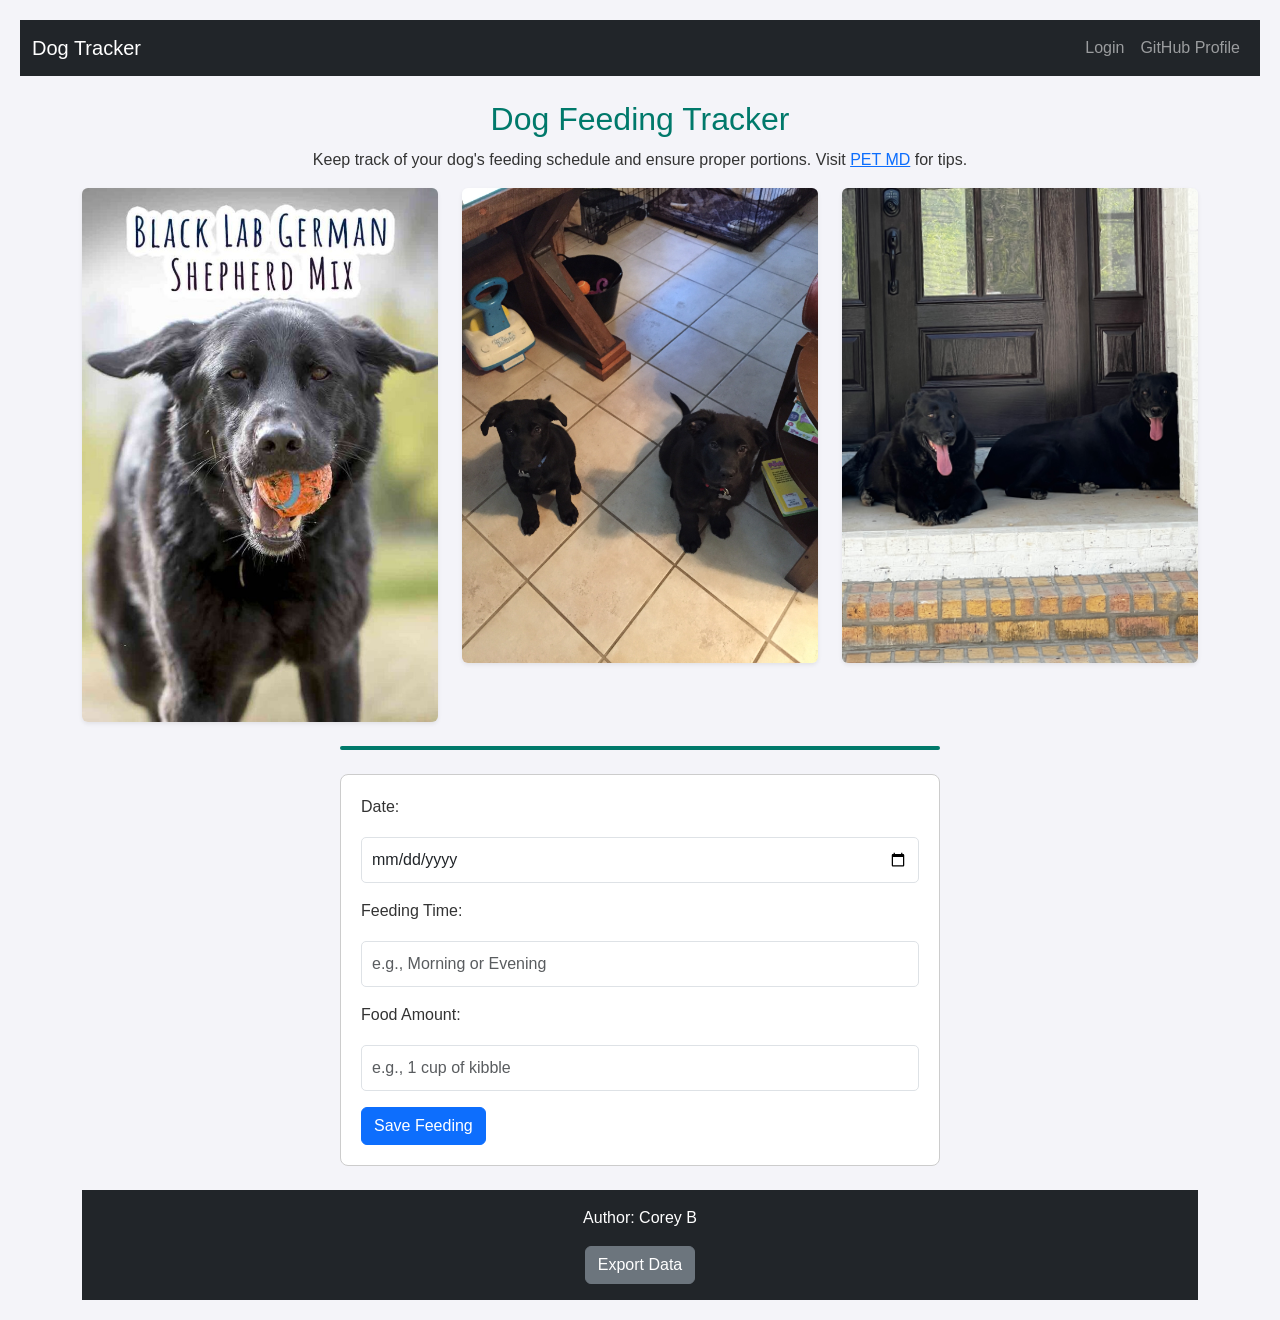
==== index.html @ c8619102 "Update index.html" ====
<!-- 
author: Corey B
version: Dev George, updated project Able
updates : Dog food tracker with built in function to add new data and work with it

-->

<!DOCTYPE html>
<html lang="en">

<head>
  <meta charset="UTF-8">
  <meta name="viewport" content="width=device-width, initial-scale=1.0">
  <meta name="description" content="Track your dog's feeding schedule and ensure proper portions and timing.">
  <title>Dog Feeding Tracker</title>
  
  <!-- Link to Bootstrap 5 -->
  <link href="https://cdn.jsdelivr.net/npm/bootstrap@5.3.3/dist/css/bootstrap.min.css" rel="stylesheet">
  <link rel="stylesheet" href="style.css">  <!-- Direct reference to the CSS file -->

  

</head>

<body>
  <!-- Navigation Bar -->
<nav class="navbar navbar-expand-lg navbar-dark bg-dark">
  <div class="container-fluid">
    <a class="navbar-brand" href="#">Dog Tracker</a>
    <button class="navbar-toggler" type="button" data-bs-toggle="collapse" data-bs-target="#navbarNav">
      <span class="navbar-toggler-icon"></span>
    </button>
    <div class="collapse navbar-collapse" id="navbarNav">
      <ul class="navbar-nav ms-auto">
        <li class="nav-item">
          <button class="btn btn-link nav-link" data-bs-toggle="modal" data-bs-target="#loginModal">Login</button>
        </li>
        <li class="nav-item">
          <a class="nav-link" href="https://github.com/CoreyBut" target="_blank">GitHub Profile</a>
        </li>
      </ul>
    </div>
  </div>
</nav>


  <!-- Dog Feeding Tracker -->
  <div class="container mt-4">
    <h1 class="text-center">Dog Feeding Tracker</h1>
    <p class="text-center">Keep track of your dog's feeding schedule and ensure proper portions. Visit <a href="https://www.petmd.com/dog/nutrition/are-you-feeding-your-dog-right-amount" target="_blank">PET MD</a> for tips.</p>

    <!-- Dog image -->
<!-- Dog images -->
<div class="row text-center mb-4">
  <div class="col-md-4">
    <img src="images/Black-Lab-German-Shepherd-Mix-LS-tall-683x1024.jpg" alt="Black Lab German Shepherd Mix" class="img-fluid rounded shadow-sm">
  </div>
    <div class="col-md-4">
    <img src="images/IMG_0781.jpg" alt="Puppies" class="img-fluid rounded shadow-sm">
  </div>
  <div class="col-md-4">
    <img src="images/IMG_8399.jpg" alt="Big Bois" class="img-fluid rounded shadow-sm">
  </div>
</div>

  <!-- Feeding List -->
<ul id="feedingList" class="list-group mb-4">
  <!-- New entries will be appended here -->
</ul>

<!-- Form with mb-3 (less space between form elements) -->
<form id="feedingForm">
  <div class="mb-3">
    <label for="feedingDate" class="form-label">Date:</label>
    <input id="feedingDate" type="date" class="form-control" required>
  </div>

  <div class="mb-3">
    <label for="feedingTime" class="form-label">Feeding Time:</label>
    <input id="feedingTime" type="text" class="form-control" placeholder="e.g., Morning or Evening" required>
  </div>

  <div class="mb-3">
    <label for="foodAmount" class="form-label">Food Amount:</label>
    <input id="foodAmount" type="text" class="form-control" placeholder="e.g., 1 cup of kibble" required>
  </div>

  <button type="submit" class="btn btn-primary">Save Feeding</button>
</form>



<!-- Error Message (hidden by default) -->
<p id="errorMessage" style="color: red; display: none;">Please fill in all fields.</p>


  <!-- Login Modal -->
  <div class="modal fade" id="loginModal" tabindex="-1" aria-labelledby="loginModalLabel" aria-hidden="true">
    <div class="modal-dialog">
      <div class="modal-content">
        <div class="modal-header">
          <h5 class="modal-title" id="loginModalLabel">Login</h5>
          <button type="button" class="btn-close" data-bs-dismiss="modal" aria-label="Close"></button>
        </div>
        <div class="modal-body">
          <form id="loginForm">
            <div class="mb-3">
              <label for="username" class="form-label">Username</label>
              <input type="text" class="form-control" id="username" required>
            </div>
            <div class="mb-3">
              <label for="password" class="form-label">Password</label>
              <input type="password" class="form-control" id="password" required>
            </div>
            <button type="submit" class="btn btn-primary">Login</button>
          </form>
        </div>
      </div>
    </div>
  </div>

  <!-- Export Button -->
  <footer class="bg-dark text-white p-3 mt-4">
    <p>Author: Corey B</p>
    <button id="exportDataBtn" class="btn btn-secondary">Export Data</button>
  </footer>

  <!-- External Scripts -->
  <script src="https://code.jquery.com/jquery-3.6.0.min.js"></script> <!-- External JS -->
  <script src="https://cdn.jsdelivr.net/npm/bootstrap@5.3.3/dist/js/bootstrap.bundle.min.js"></script>

  <!-- Your custom JS -->
  <script src="scripts/script.js"></script> <!-- Custom JavaScript -->
</body>

</html>
---- style.css ----
/* General Body Styling */
body {
  font-family: Arial, sans-serif;
  background-color: #f4f4f9; /* Light grey background */
  background-image: 
    url('images/A_seamless_digital_illustration_background_feature.png'); 
  background-size: cover; /* Cover for the pattern */
  background-position: center;
  background-repeat: repeat; /* The pattern will repeat */
  margin: 0;
  padding: 20px;
  color: #333;
}

/* Header Styling */
h1 {
  font-size: 2em;
  text-align: center;
  margin-bottom: 10px;
  color: #00796b; /* Greenish color for title */
}

/* Dog image styling */
.center-image {
  display: block;
  max-width: 250px; /* Smaller size */
  margin: 20px auto; /* Center the image */
  border-radius: 10px;
}

#feedingList {
  list-style-type: none;
  padding: 0;
  margin: 20px auto;
  width: 80%;
  max-width: 600px;
  background: rgba(255, 255, 255, 0.7); /* Light background with transparency */
  border: 2px solid #00796b; /* Greenish border */
  border-radius: 8px;
}

.list-item {
  padding: 10px;
  margin: 5px 0;
  background: #ffffff;
  border: 1px solid #ccc;
  border-radius: 5px;
  text-align: center;
  transition: all 0.2s ease-in-out;
}

.list-item:hover {
  background-color: #f0f8ff;
  transform: scale(1.02);
}

/* Form and Input Styling */
form {
  max-width: 600px;
  margin: 20px auto;
  padding: 20px;
  background: #ffffff;
  border: 1px solid #ccc;
  border-radius: 8px;
}

input[type="date"], input[type="text"] {
  margin: 10px 0;
  padding: 10px;
  width: 100%;
  border-radius: 5px;
}

button {
  padding: 10px 20px;
  background-color: #007bff;
  color: white;
  border: none;
  border-radius: 5px;
  cursor: pointer;
}

button:hover {
  background-color: #0056b3;
}

/* Footer Styling */
footer {
  text-align: center;
  margin-top: 40px;
  padding: 20px;
  background-color: #00796b;
  color: white;
}

footer button {
  background-color: #f0ad4e; /* Orange-ish for export button */
}

footer button:hover {
  background-color: #ec971f;
}
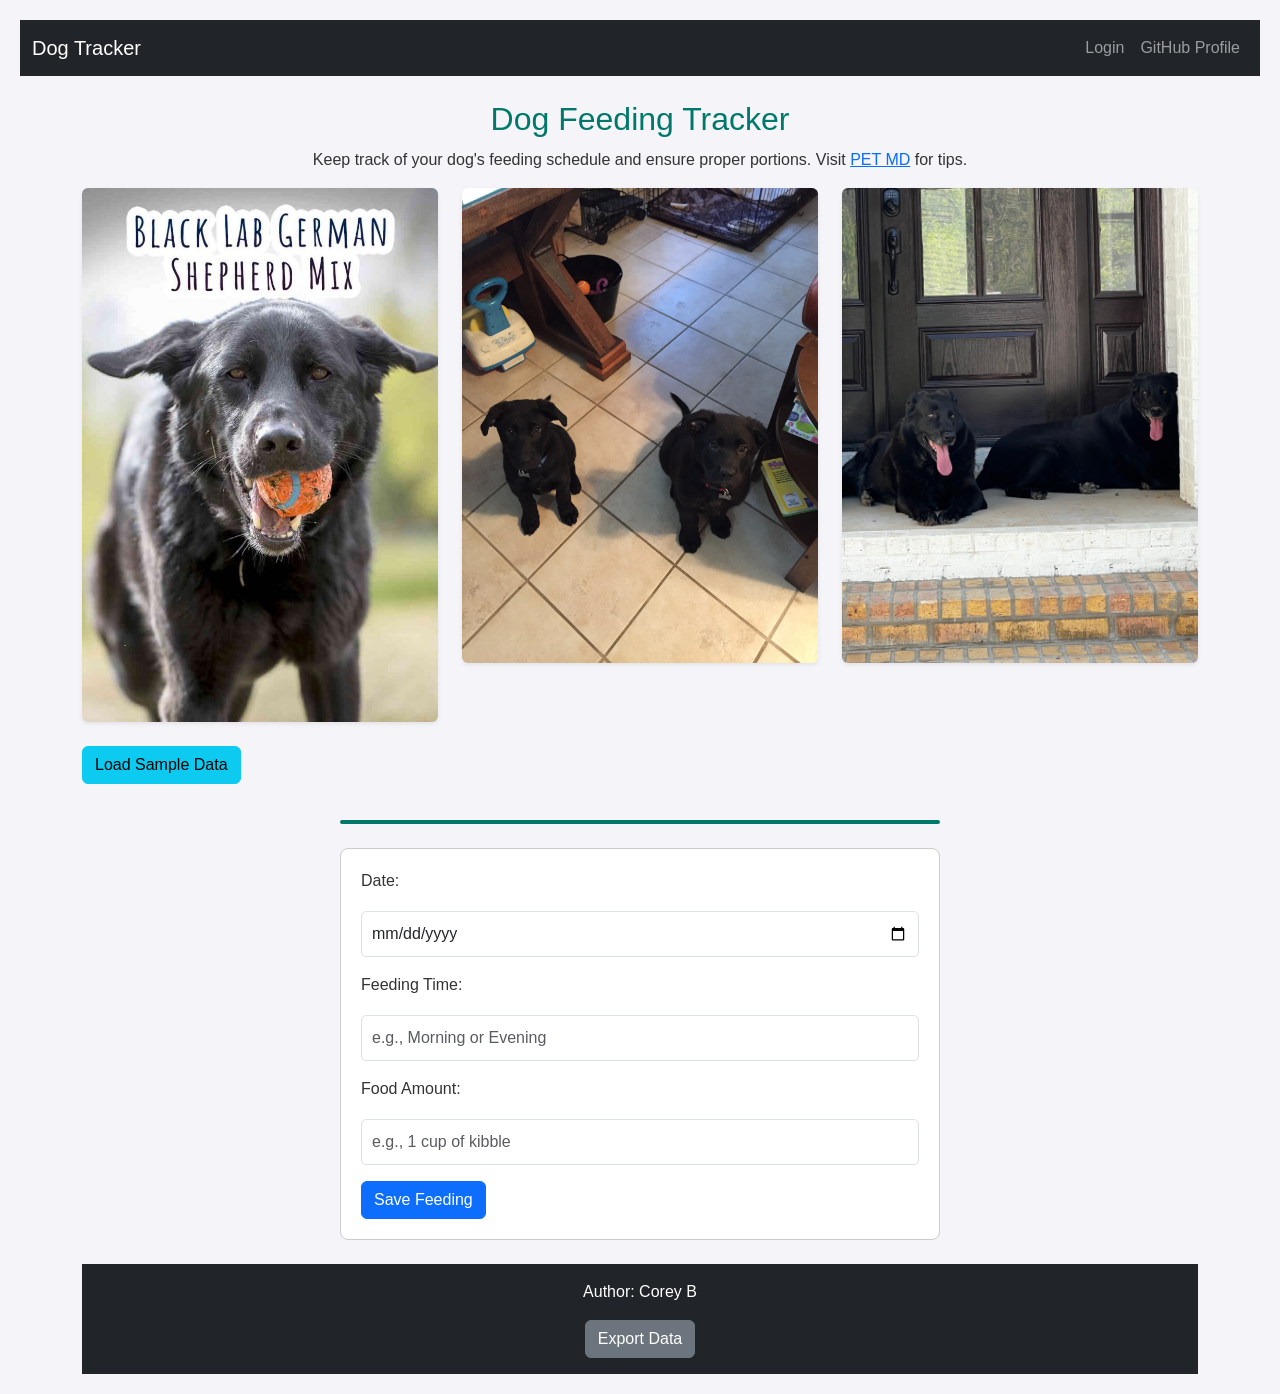
==== commit 286d8531: "Update index.html" ====
--- a/index.html
+++ b/index.html
@@ -63,6 +63,9 @@
   </div>
 </div>
 
+<button id="loadSampleBtn" class="btn btn-info mb-3">Load Sample Data</button>
+
+    
   <!-- Feeding List -->
 <ul id="feedingList" class="list-group mb-4">
   <!-- New entries will be appended here -->
@@ -130,7 +133,7 @@
   <script src="https://cdn.jsdelivr.net/npm/bootstrap@5.3.3/dist/js/bootstrap.bundle.min.js"></script>
 
   <!-- Your custom JS -->
-  <script src="scripts/script.js"></script> <!-- Custom JavaScript -->
+  <script src="script.js"></script> <!-- Custom JavaScript -->
 </body>
 
 </html>
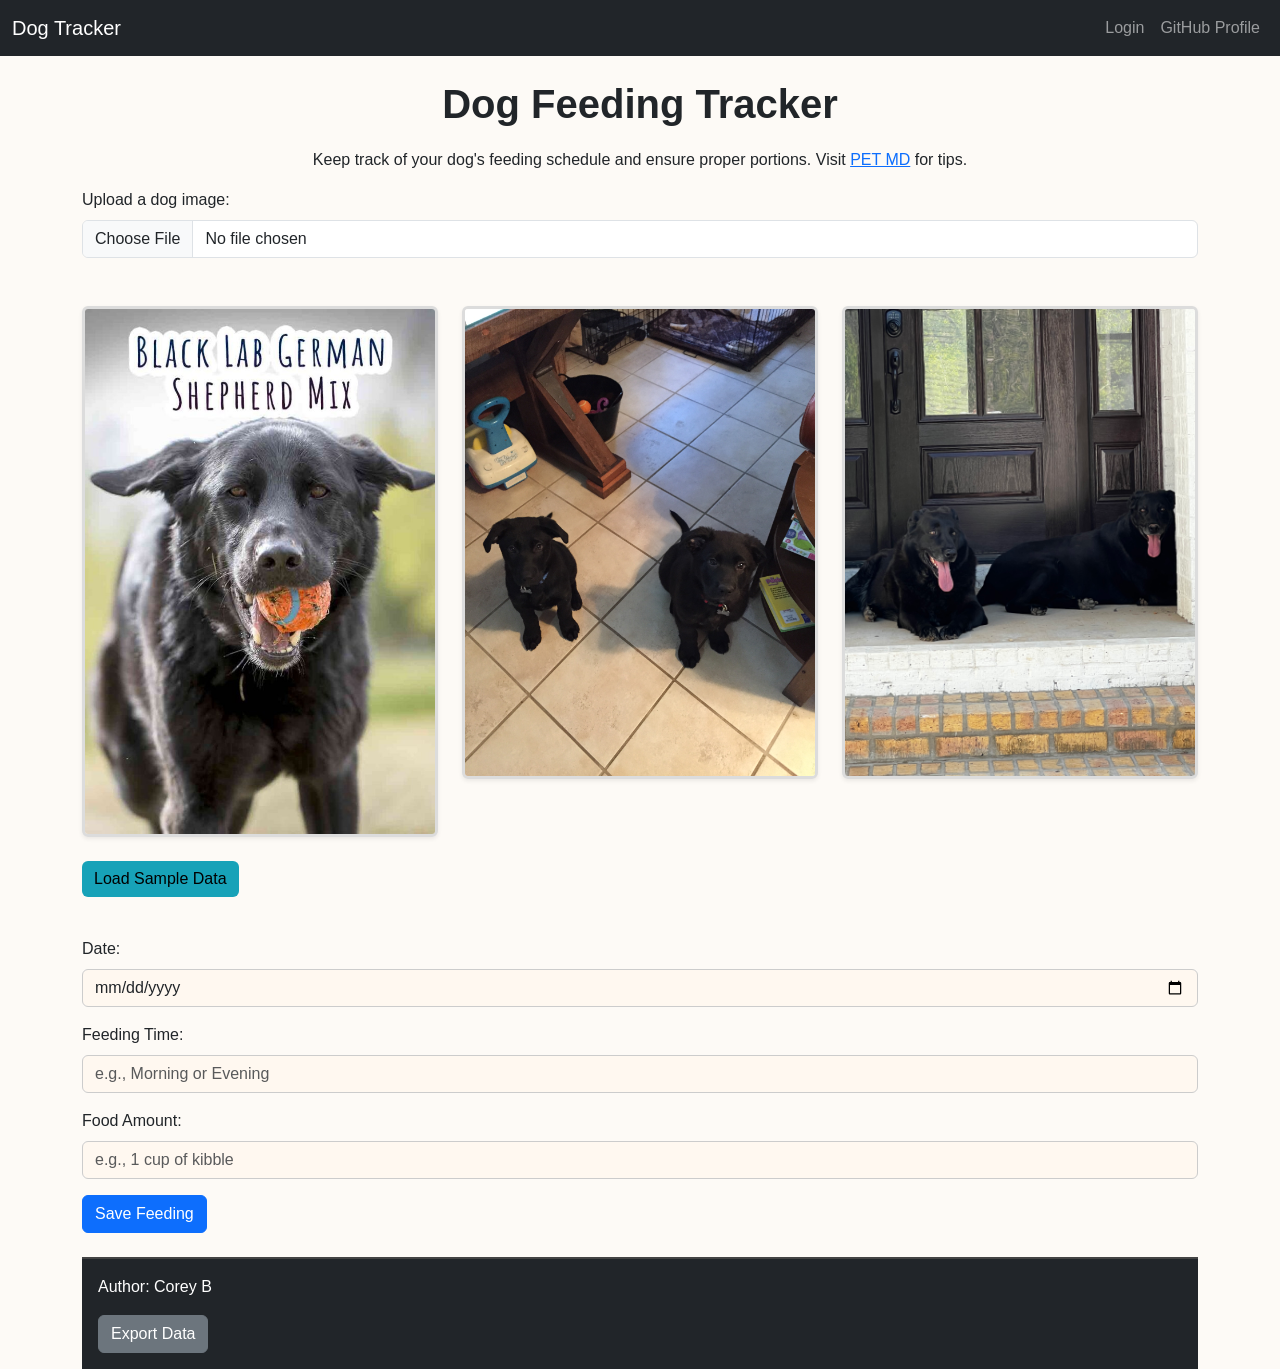
==== commit 3aae62c0: "Update index.html" ====
--- a/index.html
+++ b/index.html
@@ -49,7 +49,13 @@
     <h1 class="text-center">Dog Feeding Tracker</h1>
     <p class="text-center">Keep track of your dog's feeding schedule and ensure proper portions. Visit <a href="https://www.petmd.com/dog/nutrition/are-you-feeding-your-dog-right-amount" target="_blank">PET MD</a> for tips.</p>
 
-    <!-- Dog image -->
+<div class="mb-4">
+  <label for="dogImageUpload" class="form-label">Upload a dog image:</label>
+  <input type="file" class="form-control" id="dogImageUpload" accept="image/*">
+</div>
+<div id="userDogGallery" class="row text-center mb-4"></div>
+
+    
 <!-- Dog images -->
 <div class="row text-center mb-4">
   <div class="col-md-4">
--- a/style.css
+++ b/style.css
@@ -1,103 +1,58 @@
 /* General Body Styling */
 body {
-  font-family: Arial, sans-serif;
-  background-color: #f4f4f9; /* Light grey background */
-  background-image: 
-    url('images/A_seamless_digital_illustration_background_feature.png'); 
-  background-size: cover; /* Cover for the pattern */
-  background-position: center;
-  background-repeat: repeat; /* The pattern will repeat */
-  margin: 0;
-  padding: 20px;
-  color: #333;
+  background-color: #fdfaf6;
+  font-family: 'Segoe UI', Tahoma, Geneva, Verdana, sans-serif;
 }
 
-/* Header Styling */
 h1 {
-  font-size: 2em;
-  text-align: center;
-  margin-bottom: 10px;
-  color: #00796b; /* Greenish color for title */
+  font-weight: bold;
+  margin-bottom: 20px;
 }
 
-/* Dog image styling */
-.center-image {
-  display: block;
-  max-width: 250px; /* Smaller size */
-  margin: 20px auto; /* Center the image */
-  border-radius: 10px;
+p a {
+  color: #0d6efd;
+  text-decoration: underline;
 }
 
-#feedingList {
-  list-style-type: none;
-  padding: 0;
-  margin: 20px auto;
-  width: 80%;
-  max-width: 600px;
-  background: rgba(255, 255, 255, 0.7); /* Light background with transparency */
-  border: 2px solid #00796b; /* Greenish border */
-  border-radius: 8px;
+img.img-fluid {
+  border: 3px solid #dcdcdc;
+  transition: transform 0.3s ease;
 }
 
-.list-item {
-  padding: 10px;
-  margin: 5px 0;
-  background: #ffffff;
-  border: 1px solid #ccc;
-  border-radius: 5px;
-  text-align: center;
-  transition: all 0.2s ease-in-out;
+img.img-fluid:hover {
+  transform: scale(1.05);
 }
 
-.list-item:hover {
-  background-color: #f0f8ff;
-  transform: scale(1.02);
+.list-group-item {
+  background-color: #fff;
+  border-left: 5px solid #007bff;
 }
 
-/* Form and Input Styling */
-form {
-  max-width: 600px;
-  margin: 20px auto;
-  padding: 20px;
-  background: #ffffff;
-  border: 1px solid #ccc;
-  border-radius: 8px;
+.btn-info {
+  background-color: #17a2b8;
+  border: none;
 }
 
-input[type="date"], input[type="text"] {
-  margin: 10px 0;
-  padding: 10px;
-  width: 100%;
-  border-radius: 5px;
+.btn-info:hover {
+  background-color: #138496;
 }
 
-button {
-  padding: 10px 20px;
-  background-color: #007bff;
-  color: white;
-  border: none;
-  border-radius: 5px;
-  cursor: pointer;
+footer {
+  border-top: 2px solid #444;
+  margin-top: 2rem;
 }
 
-button:hover {
-  background-color: #0056b3;
+#feedingForm input {
+  background-color: #fff8f0;
+  border: 1px solid #ccc;
 }
 
-/* Footer Styling */
-footer {
-  text-align: center;
-  margin-top: 40px;
-  padding: 20px;
-  background-color: #00796b;
-  color: white;
+/* Optional paw background or dog bones (commented if not using image bg) */
+
+body {
+  background-image: url('../images/dog-bone-bg.png');
+  background-size: contain;
+  background-repeat: repeat;
 }
 
-footer button {
-  background-color: #f0ad4e; /* Orange-ish for export button */
-}
 
-footer button:hover {
-  background-color: #ec971f;
-}
-
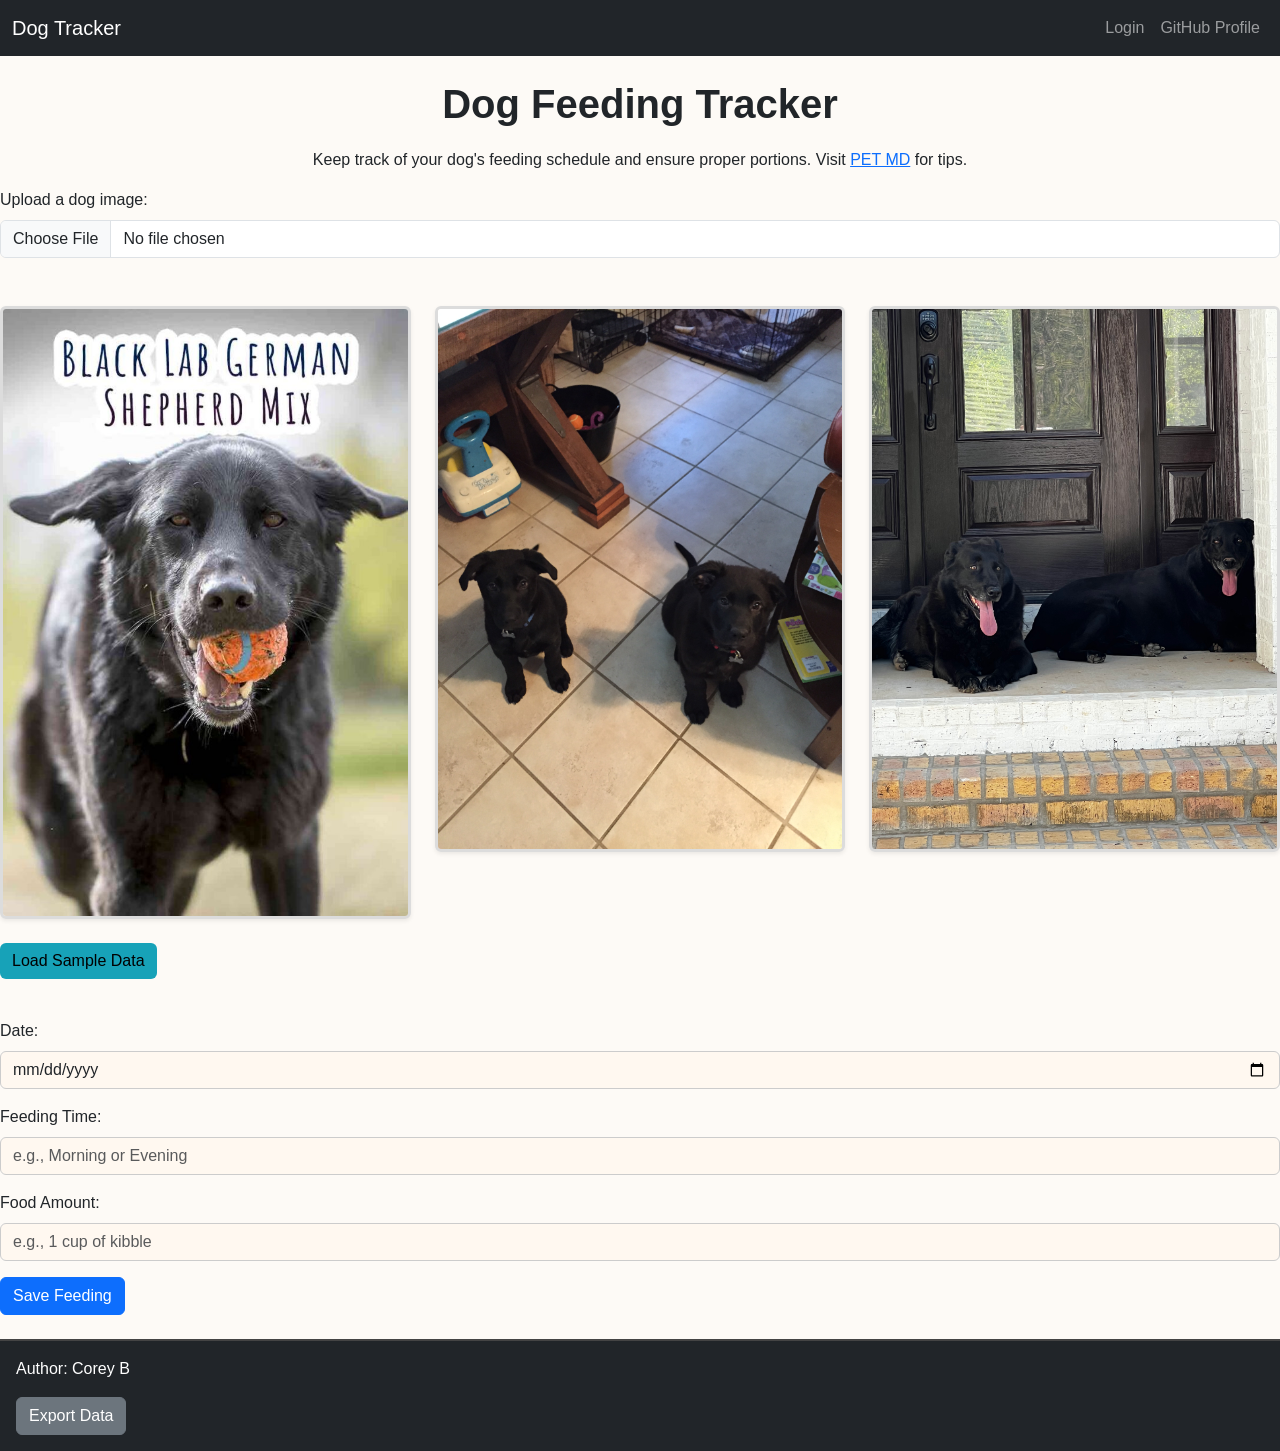
==== commit 1d66e89d: "Update index.html" ====
--- a/index.html
+++ b/index.html
@@ -45,10 +45,10 @@
 
 
   <!-- Dog Feeding Tracker -->
-  <div class="container mt-4">
-    <h1 class="text-center">Dog Feeding Tracker</h1>
-    <p class="text-center">Keep track of your dog's feeding schedule and ensure proper portions. Visit <a href="https://www.petmd.com/dog/nutrition/are-you-feeding-your-dog-right-amount" target="_blank">PET MD</a> for tips.</p>
-
+    <div class="container mt-4">
+      <h1 class="text-center">Dog Feeding Tracker</h1>
+      <p class="text-center">Keep track of your dog's feeding schedule and ensure proper portions. Visit <a href="https://www.petmd.com/dog/nutrition/are-you-feeding-your-dog-right-amount" target="_blank">PET MD</a> for tips.</p>
+    </div>
 <div class="mb-4">
   <label for="dogImageUpload" class="form-label">Upload a dog image:</label>
   <input type="file" class="form-control" id="dogImageUpload" accept="image/*">
@@ -140,6 +140,7 @@
 
   <!-- Your custom JS -->
   <script src="script.js"></script> <!-- Custom JavaScript -->
-</body>
+    
+  </body>
 
 </html>
--- a/style.css
+++ b/style.css
@@ -47,12 +47,11 @@
   border: 1px solid #ccc;
 }
 
-/* Optional paw background or dog bones (commented if not using image bg) */
-
+/* Optional dog bone background removed for now
 body {
   background-image: url('../images/dog-bone-bg.png');
   background-size: contain;
   background-repeat: repeat;
 }
+*/
 
-
